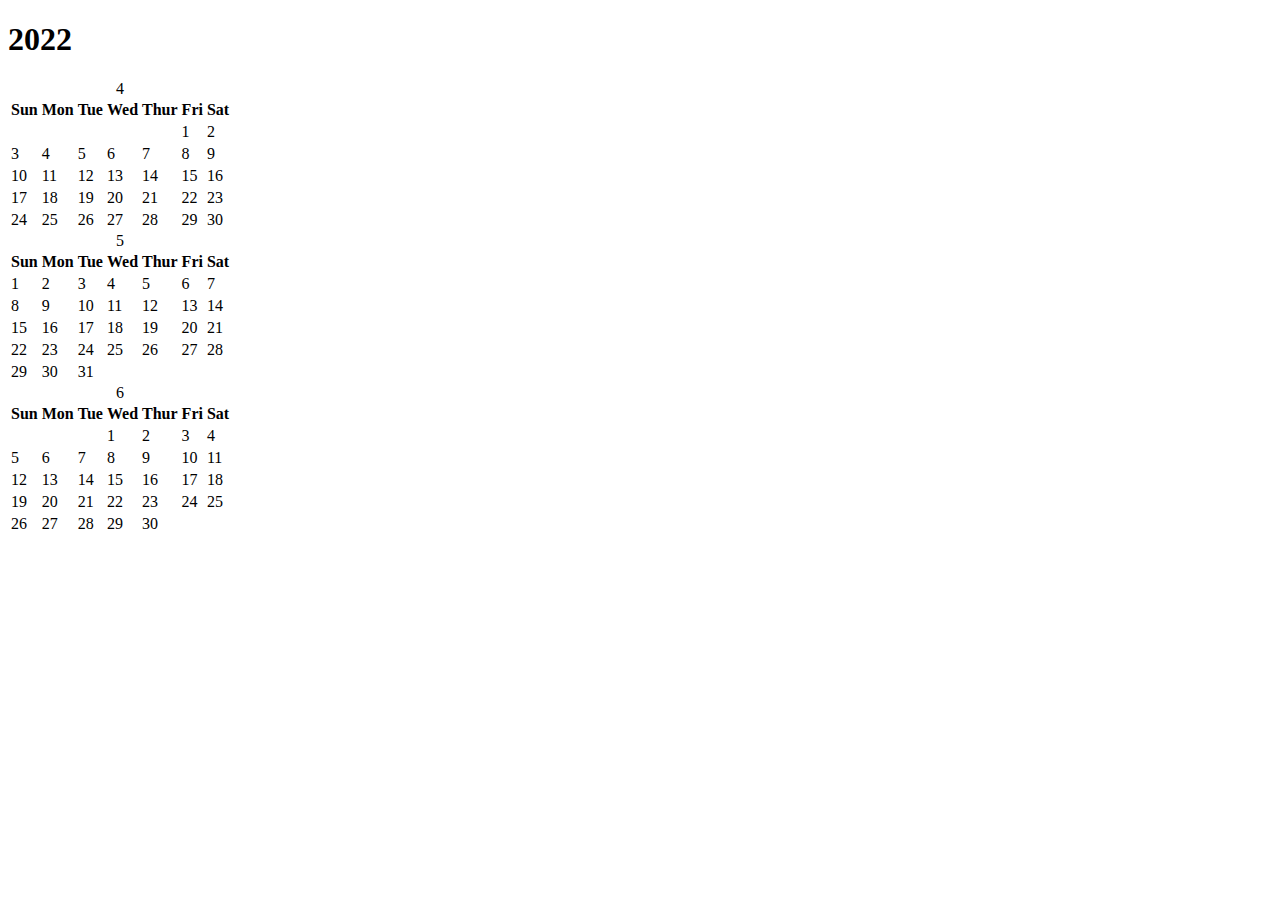
==== 4:5/index.html @ 2a81889b "Rename calendar.html to index.html" ====
<!DOCTYPE html>
<html lang="en">
  <head>
    <meta charset="UTF-8" />
    <meta http-equiv="X-UA-Compatible" content="IE=edge" />
    <meta name="viewport" content="width=device-width, initial-scale=1.0" />
    <title>Calendar</title>
    <link rel="stylesheet" href="calender.css" />
  </head>
  <body>
    <h1>2022</h1>
    <main class="wrapper">
      <table class="April">
        <caption>
          4
        </caption>
        <tr>
          <th scope="col">Sun</th>
          <th scope="col">Mon</th>
          <th scope="col">Tue</th>
          <th scope="col">Wed</th>
          <th scope="col">Thur</th>
          <th scope="col">Fri</th>
          <th scope="col">Sat</th>
        </tr>

        <tr>
          <td></td>
          <td></td>
          <td></td>
          <td></td>
          <td></td>
          <td>1</td>
          <td>2</td>
        </tr>
        <tr>
          <td>3</td>
          <td>4</td>
          <td>5</td>
          <td>6</td>
          <td>7</td>
          <td>8</td>
          <td>9</td>
        </tr>
        <tr>
          <td>10</td>
          <td>11</td>
          <td>12</td>
          <td>13</td>
          <td>14</td>
          <td>15</td>
          <td>16</td>
        </tr>
        <tr>
          <td>17</td>
          <td>18</td>
          <td>19</td>
          <td>20</td>
          <td>21</td>
          <td>22</td>
          <td>23</td>
        </tr>
        <tr>
          <td>24</td>
          <td>25</td>
          <td>26</td>
          <td>27</td>
          <td>28</td>
          <td>29</td>
          <td>30</td>
        </tr>
      </table>
      <table class="May">
        <caption>
          5
        </caption>

        <tr>
          <th scope="col">Sun</th>
          <th scope="col">Mon</th>
          <th scope="col">Tue</th>
          <th scope="col">Wed</th>
          <th scope="col">Thur</th>
          <th scope="col">Fri</th>
          <th scope="col">Sat</th>
        </tr>

        <tr>
          <td>1</td>
          <td>2</td>
          <td>3</td>
          <td>4</td>
          <td class="holiday">5</td>
          <td>6</td>
          <td>7</td>
        </tr>
        <tr>
          <td>8</td>
          <td>9</td>
          <td>10</td>
          <td>11</td>
          <td>12</td>
          <td>13</td>
          <td>14</td>
        </tr>
        <tr>
          <td>15</td>
          <td>16</td>
          <td>17</td>
          <td>18</td>
          <td>19</td>
          <td>20</td>
          <td>21</td>
        </tr>
        <tr>
          <td>22</td>
          <td>23</td>
          <td>24</td>
          <td>25</td>
          <td>26</td>
          <td>27</td>
          <td>28</td>
        </tr>
        <tr>
          <td>29</td>
          <td>30</td>
          <td>31</td>
          <td></td>
          <td></td>
          <td></td>
          <td></td>
        </tr>
      </table>
      <table class="Jun">
        <caption>
          6
        </caption>

        <tr>
          <th scope="col">Sun</th>
          <th scope="col">Mon</th>
          <th scope="col">Tue</th>
          <th scope="col">Wed</th>
          <th scope="col">Thur</th>
          <th scope="col">Fri</th>
          <th scope="col">Sat</th>
        </tr>

        <tr>
          <td></td>
          <td></td>
          <td></td>
          <td class="holiday">1</td>
          <td>2</td>
          <td>3</td>
          <td>4</td>
        </tr>
        <tr>
          <td>5</td>
          <td>6</td>
          <td>7</td>
          <td>8</td>
          <td>9</td>
          <td>10</td>
          <td>11</td>
        </tr>
        <tr>
          <td>12</td>
          <td>13</td>
          <td>14</td>
          <td>15</td>
          <td>16</td>
          <td>17</td>
          <td>18</td>
        </tr>
        <tr>
          <td>19</td>
          <td>20</td>
          <td>21</td>
          <td>22</td>
          <td>23</td>
          <td>24</td>
          <td>25</td>
        </tr>
        <tr>
          <td>26</td>
          <td>27</td>
          <td>28</td>
          <td>29</td>
          <td>30</td>
          <td></td>
          <td></td>
        </tr>
      </table>
    </main>
  </body>
</html>
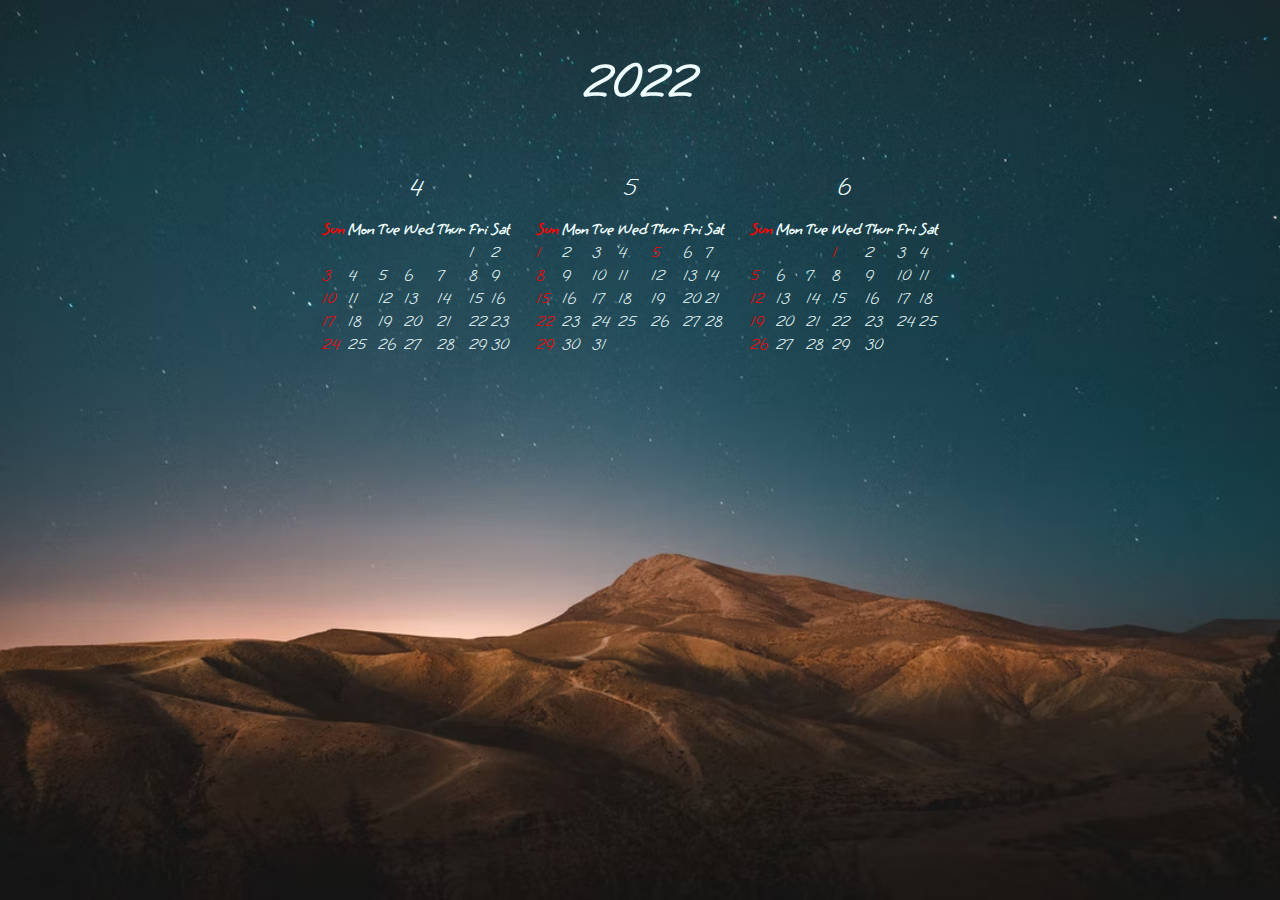
==== commit f67f2013: "Update index.html" ====
--- a/4:5/index.html
+++ b/4:5/index.html
@@ -5,7 +5,7 @@
     <meta http-equiv="X-UA-Compatible" content="IE=edge" />
     <meta name="viewport" content="width=device-width, initial-scale=1.0" />
     <title>Calendar</title>
-    <link rel="stylesheet" href="calender.css" />
+    <link rel="stylesheet" href="calendar.css" />
   </head>
   <body>
     <h1>2022</h1>
--- a/4:5/calendar.css
+++ b/4:5/calendar.css
@@ -0,0 +1,44 @@
+@import url("https://fonts.googleapis.com/css2?family=Grape+Nuts&family=Roboto:ital,wght@0,300;0,400;1,300&display=swap");
+
+.holiday {
+  color: red;
+}
+
+body {
+  background: url(background.avif);
+  background-repeat: no-repeat;
+  background-size: cover;
+  background-position: center;
+  background-attachment: fixed;
+}
+
+h1 {
+  text-align: center;
+  font-family: grape nuts;
+  margin-top: 50px;
+  font-size: 50px;
+  color: azure;
+}
+
+caption {
+  margin-bottom: 15px;
+  font-size: 25px;
+}
+
+td:nth-child(1),
+th:nth-child(1) {
+  color: red;
+}
+
+.wrapper {
+  margin-top: 60px;
+  display: flex;
+  flex-direction: row;
+  justify-content: center;
+  font-family: grape nuts;
+}
+
+table {
+  margin-right: 20px;
+  color: azure;
+}
